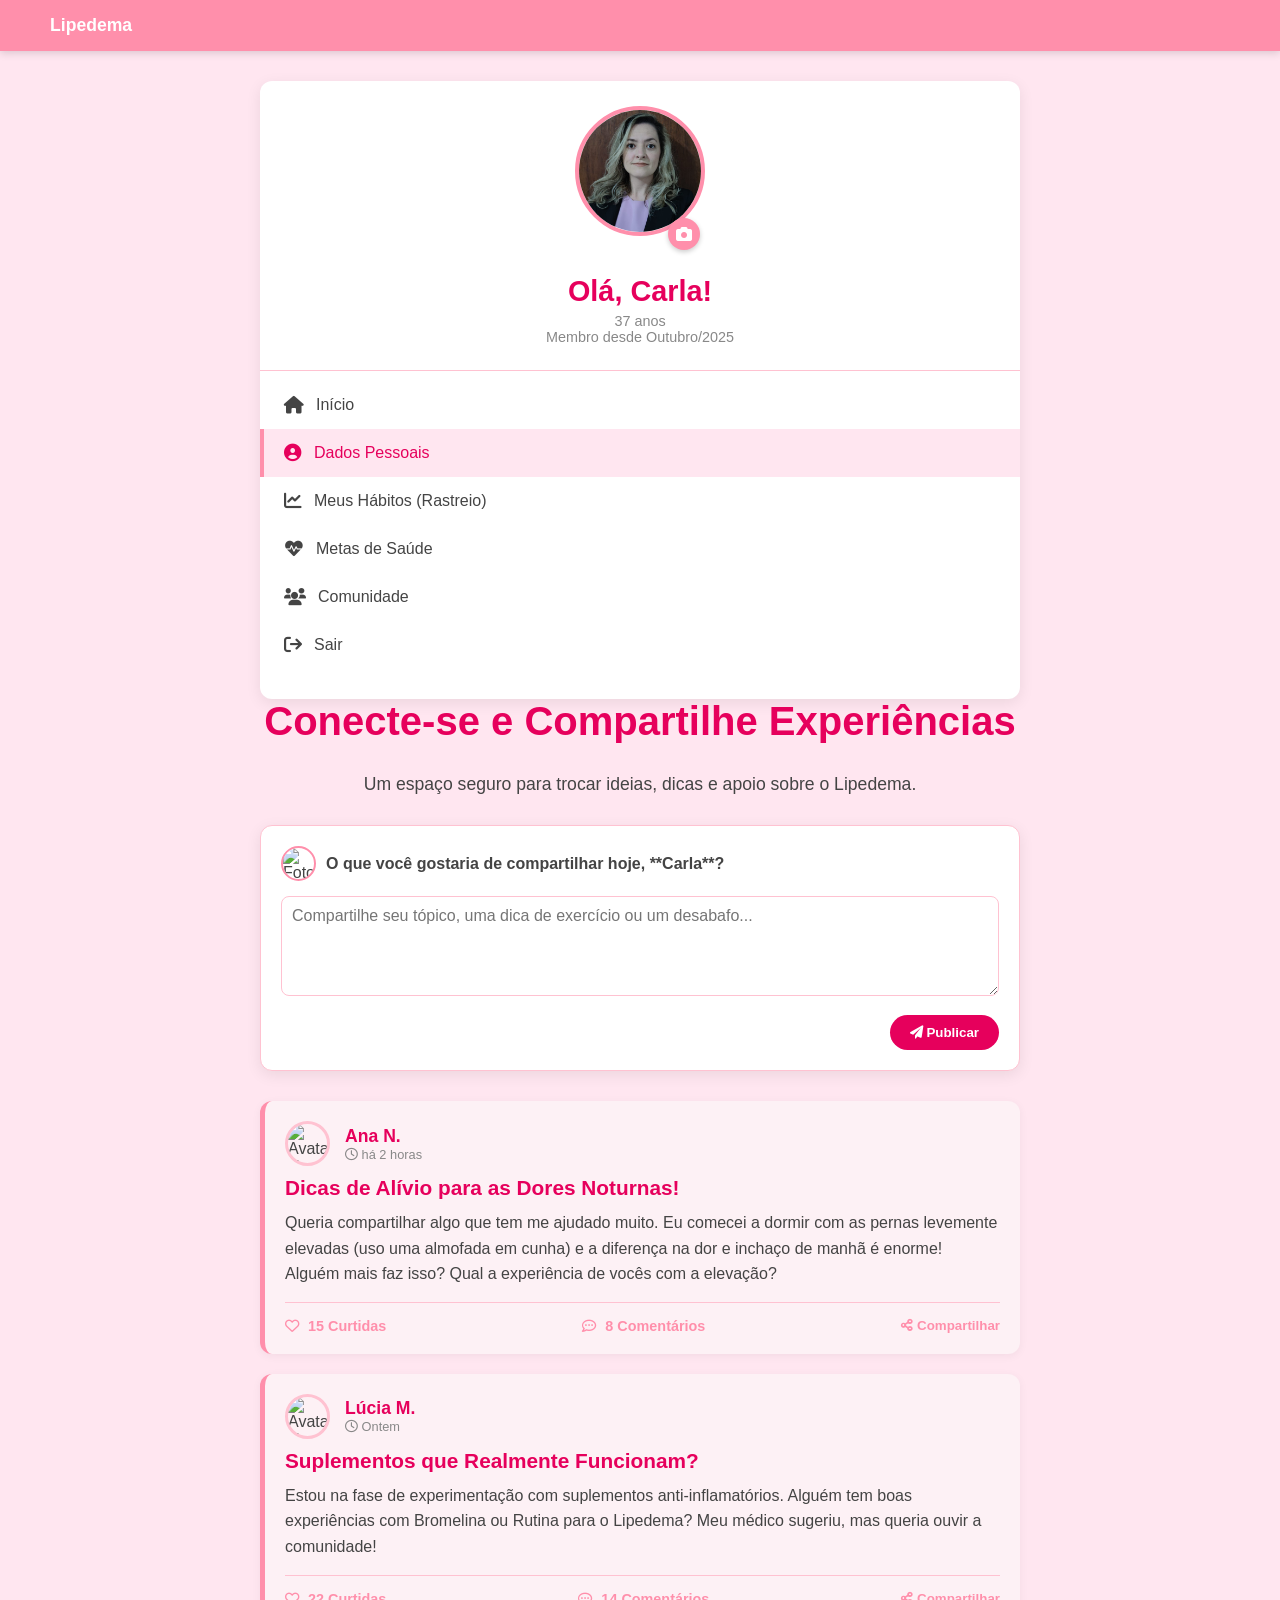
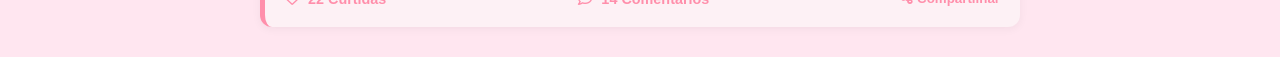
==== arquivos/comunidade.html @ 7ead8902 "Ajuste de layout" ====
<!DOCTYPE html>
<html lang="pt-br">

<head>
    <meta charset="UTF-8">
    <meta name="viewport" content="width=device-width, initial-scale=1.0">
    <title>Comunidade - Lipedema Insights</title>
    <link rel="stylesheet" href="lipedema.css">
    <link rel="stylesheet" href="https://cdnjs.cloudflare.com/ajax/libs/font-awesome/6.0.0-beta3/css/all.min.css">
</head>

<body>

    <header class="cabecalho">
        <a href="inicial.html" class="logo">Lipedema </a>
       
    </header>

    <main class="container-comunidade">
        <div class="col-2">
            <aside class="sidebar-perfil">
                <div class="foto-perfil">
                    <label for="upload-foto" class="label-upload-foto">
                        <img id="preview-foto" src="../imagens/Carla.jpg" alt="Foto do Usuário">
                        <i class="fas fa-camera"></i>
                    </label>
                    <input type="file" id="upload-foto" accept="image/*" style="display: none;">

                    <h2 id="nome-perfil">Olá, Carla!</h2>
                    <p id="idade-perfil">37 anos</p>
                    <p>Membro desde Outubro/2025</p>
                </div>

                <nav class="menu-perfil">
                    <a href="inicial.html"><i class="fas fa-home"></i> Início</a>
                    <a href="perfil.html" class="active"><i class="fas fa-user-circle"></i> Dados Pessoais</a>
                    <a href="habitos.html"><i class="fas fa-chart-line"></i> Meus Hábitos (Rastreio)</a>
                    <a href="metas.html"><i class="fas fa-heartbeat"></i> Metas de Saúde</a>
                    <a href="comunidade.html"><i class="fas fa-users"></i> Comunidade</a>
                    <a href="login.html"><i class="fas fa-sign-out"></i> Sair</a>
                </nav>
            </aside>
        </div>


        <div>
            <h1>Conecte-se e Compartilhe Experiências</h1>
            <p class="subtitulo">Um espaço seguro para trocar ideias, dicas e apoio sobre o Lipedema.</p>

            <div class="card-novo-post">
                <div class="header-post">
                    <img src="https://via.placeholder.com/50/ff8fab/ffffff?text=MS" alt="Foto de Perfil"
                        class="avatar-pequeno">
                    <p>O que você gostaria de compartilhar hoje, **Carla**?</p>
                </div>

                <textarea id="novo-post-conteudo"
                    placeholder="Compartilhe seu tópico, uma dica de exercício ou um desabafo..."></textarea>

                <div class="acoes-post">
                    <button class="btn-postar" onclick="simularPost()"><i class="fas fa-paper-plane"></i>
                        Publicar</button>
                </div>
            </div>

            <div class="feed-posts" id="feed-posts">

                <div class="post-comunidade">
                    <div class="header-post">
                        <img src="https://via.placeholder.com/50/79d279/ffffff?text=AN" alt="Avatar Usuário"
                            class="avatar">
                        <div class="info-post">
                            <span class="nome-usuario">Ana N.</span>
                            <span class="data-post"><i class="far fa-clock"></i> há 2 horas</span>
                        </div>
                    </div>

                    <h2>Dicas de Alívio para as Dores Noturnas!</h2>
                    <p class="conteudo-post">
                        Queria compartilhar algo que tem me ajudado muito. Eu comecei a dormir com as pernas levemente
                        elevadas (uso uma almofada em cunha) e a diferença na dor e inchaço de manhã é enorme! Alguém
                        mais
                        faz isso? Qual a experiência de vocês com a elevação?
                    </p>

                    <div class="footer-post">
                        <span class="likes"><i class="far fa-heart"></i> 15 Curtidas</span>
                        <span class="comentarios"><i class="far fa-comment-dots"></i> 8 Comentários</span>
                        <button class="btn-acao"><i class="fas fa-share-alt"></i> Compartilhar</button>
                    </div>
                </div>

                <div class="post-comunidade">
                    <div class="header-post">
                        <img src="https://via.placeholder.com/50/ffd700/000000?text=LM" alt="Avatar Usuário"
                            class="avatar">
                        <div class="info-post">
                            <span class="nome-usuario">Lúcia M.</span>
                            <span class="data-post"><i class="far fa-clock"></i> Ontem</span>
                        </div>
                    </div>

                    <h2>Suplementos que Realmente Funcionam?</h2>
                    <p class="conteudo-post">
                        Estou na fase de experimentação com suplementos anti-inflamatórios. Alguém tem boas experiências
                        com
                        Bromelina ou Rutina para o Lipedema? Meu médico sugeriu, mas queria ouvir a comunidade!
                    </p>

                    <div class="footer-post">
                        <span class="likes"><i class="far fa-heart"></i> 22 Curtidas</span>
                        <span class="comentarios"><i class="far fa-comment-dots"></i> 14 Comentários</span>
                        <button class="btn-acao"><i class="fas fa-share-alt"></i> Compartilhar</button>
                    </div>
                </div>

            </div>
        </div>

    </main>

    <script>
        // JS SIMULADO: Adiciona o novo post ao topo do feed
        function simularPost() {
            const conteudo = document.getElementById('novo-post-conteudo').value;
            const feed = document.getElementById('feed-posts');

            if (conteudo.trim() === "") {
                alert("O post não pode ser vazio!");
                return;
            }

            const novoPostHTML = `
                <div class="post-comunidade novo">
                    <div class="header-post">
                        <img src="https://via.placeholder.com/50/ff8fab/ffffff?text=MS" alt="Foto de Perfil" class="avatar">
                        <div class="info-post">
                            <span class="nome-usuario">Maria S. (Você)</span>
                            <span class="data-post"><i class="far fa-clock"></i> Agora</span>
                        </div>
                    </div>
                    
                    <h2>Novo Tópico Compartilhado!</h2>
                    <p class="conteudo-post">${conteudo.replace(/\n/g, '<br>')}</p>
                    
                    <div class="footer-post">
                        <span class="likes"><i class="far fa-heart"></i> 0 Curtidas</span>
                        <span class="comentarios"><i class="far fa-comment-dots"></i> 0 Comentários</span>
                        <button class="btn-acao"><i class="fas fa-share-alt"></i> Compartilhar</button>
                    </div>
                </div>
            `;

            // Adiciona o novo post no topo do feed
            feed.insertAdjacentHTML('afterbegin', novoPostHTML);
            document.getElementById('novo-post-conteudo').value = ""; // Limpa a caixa de texto
        }
    </script>
</body>

</html>
---- arquivos/lipedema.css ----
* {
    margin: 0;
    padding: 0;
    box-sizing: border-box;
}

/* Estilos globais para a página */
body {
    font-family: Arial, sans-serif;
    background-color: #f0f0f0;
}

/* Container para os botões usando Flexbox */
.container-botoes {
    display: flex;
    justify-content: center; /* Centraliza os botões horizontalmente */
    gap: 20px; /* Espaçamento entre os botões */
    max-width: 960px; /* Largura máxima para telas grandes */
    margin: 0 auto; /* Centraliza o container na página */
}

/* Estilo dos Botões */
.botao {
    background-color: whitesmoke;
    color: black;
    border: none;
    padding: 10px 20px;
    border-radius: 5px;
    cursor: pointer;
    font-size: 16px;
    transition: background-color 0.3s ease;
}

.botao:hover {
    background-color: #b3007a;
}

/* --- Estilo do Conteúdo Principal --- */
.conteudo {
    /* Adiciona uma margem superior para que o conteúdo não fique escondido
       atrás do cabeçalho fixo */
    padding-top: 80px; /* Ajuste este valor se o cabeçalho tiver altura diferente */
    text-align: center;
}
/* Estilos Gerais (para melhor visualização) */
body {
    font-family: Arial, sans-serif;
    margin: 0;
    padding: 20px;
    background-color: #f4f4f4;
}



.carrossel-titulo {
    text-align: center;
    margin-bottom: 20px;
}

.carrossel-wrapper {
    position: relative;
    display: flex;
    align-items: center;
}

/* Contêiner principal para os vídeos */
.carrossel-videos {
    display: flex; /* <-- Faz os itens ficarem lado a lado */
    overflow-x: scroll; /* <-- Adiciona a barra de rolagem horizontal */
    scroll-behavior: smooth; /* <-- Rolagem suave com o botão */
    gap: 20px; /* Espaçamento entre os vídeos */
    padding: 10px 0;
    -ms-overflow-style: none; /* Oculta a barra de rolagem no IE e Edge */
    scrollbar-width: none; /* Oculta a barra de rolagem no Firefox */
}

/* Contêiner principal para os vídeos */
.carrossel-imagem {
    display: flex; /* <-- Faz os itens ficarem lado a lado */
    overflow-x: scroll; /* <-- Adiciona a barra de rolagem horizontal */
    scroll-behavior: smooth; /* <-- Rolagem suave com o botão */
    gap: 20px; /* Espaçamento entre os vídeos */
    padding: 10px 0;
    -ms-overflow-style: none; /* Oculta a barra de rolagem no IE e Edge */
    scrollbar-width: none; /* Oculta a barra de rolagem no Firefox */
}
.carrossel-imagem:-webkit-scrollbar {
    display: none;
}

.imagem-item video {
    width: 100%;
    border-radius: 8px;
}

.imagem-item p {
    margin-top: 5px;
    font-size: 0.9em;
    color: #555;
}

/* Esconde a barra de rolagem para navegadores baseados em WebKit (Chrome, Safari) */
.carrossel-videos::-webkit-scrollbar {
    display: none;
}

.video-item {
    flex-shrink: 0; /* Impede que os itens encolham */
    width: 300px; /* Largura fixa para cada vídeo */
    text-align: center;
}

.video-item video {
    width: 100%;
    border-radius: 8px;
}

.video-item p {
    margin-top: 5px;
    font-size: 0.9em;
    color: #555;
}

.video-item iframe {
    height: 200px;
}

/* Botões de navegação */
.carrossel-btn {
    position: absolute;
    top: 50%;
    transform: translateY(-50%);
    background: rgba(0, 0, 0, 0.5);
    color: white;
    border: none;
    padding: 10px;
    cursor: pointer;
    border-radius: 50%;
    font-size: 1.5em;
    z-index: 10;
}

.carrossel-btn.prev {
    left: 10px;
}

.carrossel-btn.next {
    right: 10px;
}
.carrossel-imagens {
    display: flex;
    overflow-x: hidden; /* Oculta a barra de rolagem */
    scroll-behavior: smooth;
    gap: 15px; /* Espaçamento entre as imagens */
}

.imagem-item {
    flex-shrink: 0; /* Impede que a imagem encolha */
    width: 45%; /* Ocupa 100% da largura do contêiner */
    height: auto;
    max-height: 400px; /* Limita a altura para que caiba bem na tela */
    border-radius: 8px;
    box-shadow: 0 2px 5px rgba(0, 0, 0, 0.1);
    text-align: center;
    object-fit: contain; /* Garante que a imagem inteira seja visível */
}

.container-principal {
    display: flex;
    justify-content: center;
    align-items: center;
    min-height: 100vh;
}

/* --- Estilo do Carrossel de Imagens --- */
.carrossel-container {
    width: 100%;
    margin-bottom: 20px;
    padding: 20px;
    border: 1px solid #cceeff;
    border-radius: 8px;
    background-color: #ffffff;
    box-shadow: 0 4px 12px rgba(0, 0, 0, 0.1);
    text-align: center;
}

.titulo-carrossel {
    color: #004080; 
    margin-bottom: 30px;
    font-size: 2em;
}

.carrossel-wrapper {
    position: relative;
    display: flex;
    align-items: center;
}

/* Contêiner que exibe as imagens lado a lado */
.carrossel-imagens {
    display: flex; /* <--- CHAVE PARA O LAYOUT HORIZONTAL */
    overflow-x: hidden; /* <--- Esconde a barra de rolagem nativa */
    scroll-behavior: smooth; /* Animação de rolagem suave */
    gap: 0; /* Espaçamento entre as imagens - zero para que fiquem coladas */
}

/* Estilo dos botões de navegação */
.carrossel-btn {
    position: absolute;
    top: 50%;
    transform: translateY(-50%);
    background: rgba(0, 0, 0, 0.6);
    color: white;
    border: none;
    padding: 12px;
    cursor: pointer;
    border-radius: 50%;
    font-size: 1.8em;
    z-index: 10;
    transition: background-color 0.3s ease;
}

.carrossel-btn:hover {
    background-color: rgba(0, 0, 0, 0.8);
}

.carrossel-btn.prev {
    left: 0;
}

.carrossel-btn.next {
    right: 0;
}

.pad-top {
    padding-top: 30px;
}

/* --- Paleta de Cores Rosa --- */
:root {
    --rosa-claro: #ffe6f0;    /* Fundo principal, muito suave */
    --rosa-medio: #ffc2d1;    /* Elementos secundários, bordas */
    --rosa-escuro: #ff8fab;   /* Destaques, botões primários */
    --rosa-texto: #e6005c;    /* Títulos, textos importantes */
    --cinza-texto: #444;      /* Textos padrão */
    --cinza-fundo: #fdf1f5;   /* Fundo de cards, suave */
    --branco: #ffffff;
}

/* --- Estilos Gerais --- */
.container-perfil {
    font-family: 'Arial', sans-serif;
    background-color: var(--rosa-claro); /* Fundo principal em rosa claro */
    color: var(--cinza-texto);
    padding-top: 20px;
}

.cabecalho .logo {
    color: var(--branco);
    text-decoration: none;
    font-size: 1.5em;
    font-weight: bold;
}


.btn-logout {
    background-color: #f06292; /* Um tom de rosa mais forte para o logout */
    border-radius: 5px;
}

.btn-logout:hover {
    background-color: #d84368 !important;
}


/* --- Sidebar (Barra Lateral) --- */
.sidebar-perfil {
    width: 100%; /* Um pouco mais larga */
    margin-right: 30px;
    background-color: var(--branco);
    border-radius: 12px;
    box-shadow: 0 4px 15px rgba(0, 0, 0, 0.08);
    height: fit-content;
    padding-bottom: 20px;
}

.foto-perfil {
    text-align: center;
    padding: 25px 20px;
    border-bottom: 1px solid var(--rosa-medio);
    position: relative;
}

.foto-perfil img {
    width: 130px;
    height: 130px;
    border-radius: 50%;
    object-fit: cover;
    margin-bottom: 15px;
    border: 4px solid var(--rosa-escuro); /* Borda rosa mais escura */
    transition: transform 0.3s ease;
}

.foto-perfil img:hover {
    transform: scale(1.05);
}

.label-upload-foto {
    position: relative;
    display: inline-block;
    cursor: pointer;
    margin-bottom: 10px;
}

.label-upload-foto i {
    position: absolute;
    bottom: 5px;
    right: 5px;
    background-color: var(--rosa-escuro);
    color: var(--branco);
    border-radius: 50%;
    padding: 8px;
    font-size: 1em;
    box-shadow: 0 2px 5px rgba(0,0,0,0.2);
    transition: background-color 0.3s;
}

.label-upload-foto i:hover {
    background-color: var(--rosa-texto);
}

.foto-perfil h2 {
    color: var(--rosa-texto); /* Nome em destaque */
    margin: 10px 0 5px;
    font-size: 1.8em;
}
.foto-perfil p {
    color: #888;
    font-size: 0.9em;
    margin: 0;
}


.menu-perfil {
    display: flex;
    flex-direction: column;
    padding: 10px 0;
}

.menu-perfil a {
    text-decoration: none;
    color: var(--cinza-texto);
    padding: 15px 20px;
    border-left: 4px solid transparent; /* Borda mais grossa */
    transition: all 0.2s;
    display: flex; /* Para alinhar ícone e texto */
    align-items: center;
}

.menu-perfil a:hover,
.menu-perfil a.active {
    background-color: var(--rosa-claro); /* Fundo rosa claro no hover/ativo */
    border-left-color: var(--rosa-escuro); /* Borda rosa escura no ativo */
    color: var(--rosa-texto);
}

.menu-perfil i {
    margin-right: 12px;
    font-size: 1.1em;
}

/* --- Conteúdo Principal (Section) --- */
.conteudo-perfil {
    flex-grow: 1;
}

.conteudo-perfil h1 {
    color: var(--rosa-texto);
    margin-bottom: 25px;
    border-bottom: 2px solid var(--rosa-medio); /* Linha divisória rosa */
    padding-bottom: 10px;
    font-size: 2.2em;
}

.card-info {
    background-color: var(--branco);
    padding: 25px;
    margin-bottom: 25px;
    border-radius: 12px;
    box-shadow: 0 4px 15px rgba(0, 0, 0, 0.08);
}

.card-info h2 {
    color: var(--rosa-escuro);
    font-size: 1.5em;
    border-bottom: 1px dashed var(--rosa-medio);
    padding-bottom: 10px;
    margin-top: 0;
    margin-bottom: 20px;
}

/* Estilos de Input e Labels */
.info-group {
    margin-bottom: 15px;
}

.info-group label {
    display: block;
    font-weight: bold;
    margin-bottom: 5px;
    color: var(--rosa-texto);
}

.info-group input {
    width: calc(100% - 20px); /* Ajusta para padding */
    padding: 10px;
    border: 1px solid var(--rosa-medio);
    border-radius: 6px;
    font-size: 1em;
    color: var(--cinza-texto);
}

.info-group input[readonly] {
    background-color: var(--rosa-claro);
    cursor: not-allowed;
}

.info-item, .info-item-saude {
    display: flex;
    justify-content: space-between;
    padding: 8px 0;
    border-bottom: 1px dotted var(--rosa-claro);
}

.info-item:last-child, .info-item-saude:last-child {
    border-bottom: none;
}

.info-item span, .info-item-saude span {
    font-weight: bold;
    color: var(--cinza-texto);
    width: 40%;
}

.info-item p, .info-item-saude p {
    color: var(--cinza-texto);
    width: 60%;
    text-align: right;
    margin: 0;
}

.destaque-saude {
    color: var(--rosa-texto) !important; /* Destaque em rosa */
    font-weight: bold;
}

/* --- Medidas Grid --- */
.medidas-grid {
    display: grid;
    grid-template-columns: 1fr 1fr;
    gap: 10px 20px;
    margin-bottom: 15px;
}

.medida-item {
    display: flex;
    justify-content: space-between;
    padding: 8px 0;
    border-bottom: 1px dotted var(--rosa-claro);
}

.medida-item span {
    font-weight: bold;
    color: var(--cinza-texto);
}

.medida-item p {
    color: var(--cinza-texto);
    text-align: right;
    margin: 0;
}

.destaque-medida {
    color: var(--rosa-escuro) !important; /* Destaque em rosa escuro */
    font-weight: bold;
}

.data-medida {
    font-size: 0.9em;
    color: #888;
    text-align: center;
    margin: 10px 0 0;
}

/* --- IMC Section --- */
.info-imc {
    display: flex;
    gap: 15px;
    align-items: flex-end;
    margin-bottom: 20px;
}

.imc-input-group {
    flex-grow: 1;
}

.imc-input-group label {
    display: block;
    margin-bottom: 5px;
    font-weight: bold;
    color: var(--rosa-texto);
}

.imc-input-group input {
    width: 100%;
    padding: 8px;
    border: 1px solid var(--rosa-medio);
    border-radius: 4px;
}

.btn-calcular-imc {
    background-color: var(--rosa-escuro); /* Botão de cálculo em rosa */
    color: white;
    border: none;
    padding: 10px 15px;
    border-radius: 5px;
    cursor: pointer;
    transition: background-color 0.3s;
}

.btn-calcular-imc:hover {
    background-color: var(--rosa-texto);
}

.resultado-imc {
    text-align: center;
    border-top: 1px solid var(--rosa-claro);
    padding-top: 15px;
}

.resultado-imc span {
    font-size: 1.1em;
    color: var(--cinza-texto);
    font-weight: bold;
}

#valor-imc {
    font-size: 2.5em;
    margin: 5px 0 0;
    color: var(--rosa-escuro);
}

.classificacao-imc {
    font-size: 1.2em;
    font-weight: bold;
    padding: 5px 10px;
    border-radius: 4px;
    display: inline-block;
    color: white;
}

/* Cores de Classificação de IMC (tons que combinam com rosa) */
.imc-baixo { background-color: #f8d7da; color: #721c24; } /* Vermelho claro */
.imc-ideal { background-color: #d4edda; color: #155724; } /* Verde claro */
.imc-sobrepeso { background-color: #ffeeba; color: #856404; } /* Amarelo claro */
.imc-obesidade { background-color: #f5c6cb; color: #721c24; } /* Rosa avermelhado */

.aviso-imc {
    font-size: 0.8em;
    color: #888;
    margin-top: 15px;
}

/* Botões de Ação Global */
.btn-editar-dados,
.btn-adicionar-medida,
.btn-editar-saude,
.btn-salvar-alteracoes-geral {
    background-color: var(--rosa-escuro);
    color: var(--branco);
    border: none;
    padding: 10px 15px;
    border-radius: 5px;
    cursor: pointer;
    margin-top: 20px;
    transition: background-color 0.3s;
    font-size: 1em;
}

.btn-salvar-alteracoes-geral {
    display: block;
    width: 100%;
    margin-top: 30px;
    background-color: var(--rosa-texto); /* Botão principal em rosa forte */
    font-size: 1.1em;
    padding: 12px 15px;
}

.btn-salvar-alteracoes-geral:hover {
    background-color: #c4004a; /* Tom mais escuro no hover */
}

.btn-editar-dados:hover,
.btn-adicionar-medida:hover,
.btn-editar-saude:hover {
    background-color: var(--rosa-texto);
}
/* --- Paleta de Cores Rosa (Consistente com a página de Perfil) --- */
:root {
    --rosa-claro: #ffe6f0;    /* Fundo principal, muito suave */
    --rosa-medio: #ffc2d1;    /* Elementos secundários, bordas */
    --rosa-escuro: #ff8fab;   /* Destaques, botões primários */
    --rosa-texto: #e6005c;    /* Títulos, textos importantes */
    --cinza-texto: #444;      /* Textos padrão */
    --branco: #ffffff;
}

/* --- Estilos Gerais --- */
body {
    font-family: 'Arial', sans-serif;
    margin: 0;
    padding: 0;
    background-color: var(--rosa-claro);
    color: var(--cinza-texto);
}

/* --- Cabeçalho --- */
.cabecalho {
    background-color: var(--rosa-escuro);
    color: var(--branco);
    padding: 15px 50px;
    display: flex;
    justify-content: space-between;
    align-items: center;
    box-shadow: 0 2px 8px rgba(0, 0, 0, 0.15);
}

.cabecalho .logo {
    color: var(--branco);
    text-decoration: none;
    font-size: 1.1em;
    transition: background-color 0.3s;
}

.btn-logout { background-color: #f06292; border-radius: 5px; padding: 5px 10px; }
.btn-logout:hover { background-color: #d84368 !important; }

/* --- Layout Principal --- */
.container-habitos {
    max-width: 1100px;
    margin: 30px auto;
    padding: 0 20px;
    text-align: center;
}

h1 {
    color: var(--rosa-texto);
    margin-bottom: 30px;
    font-size: 2.5em;
}

.rastreador-wrapper {
    display: flex;
    gap: 30px;
    align-items: flex-start; /* Alinha o topo dos cards */
}

/* --- Cards --- */
.card-calendario, .card-rastreio {
    background-color: var(--branco);
    padding: 25px;
    border-radius: 12px;
    box-shadow: 0 4px 15px rgba(0, 0, 0, 0.08);
}

.card-calendario {
    width: 400px;
    flex-shrink: 0;
}

.card-rastreio {
    flex-grow: 1;
}

/* --- Estilos do Calendário --- */
.cabecalho-calendario {
    display: flex;
    justify-content: space-between;
    align-items: center;
    margin-bottom: 15px;
}

.cabecalho-calendario h2 {
    color: var(--rosa-texto);
    font-size: 1.5em;
    margin: 0;
}

.btn-nav {
    background: none;
    border: none;
    color: var(--rosa-escuro);
    cursor: pointer;
    font-size: 1.2em;
    padding: 5px 10px;
    transition: color 0.2s;
}
.btn-nav:hover {
    color: var(--rosa-texto);
}

.dias-semana {
    display: grid;
    grid-template-columns: repeat(7, 1fr);
    font-weight: bold;
    color: var(--rosa-escuro);
    margin-bottom: 10px;
}
.dias-semana span {
    text-align: center;
    padding: 5px 0;
}

.dias-calendario {
    display: grid;
    grid-template-columns: repeat(7, 1fr);
    gap: 5px;
}

.dia-calendario {
    background-color: var(--rosa-claro);
    color: var(--cinza-texto);
    padding: 10px 0;
    border-radius: 5px;
    cursor: pointer;
    transition: background-color 0.2s, transform 0.1s;
    font-weight: bold;
    text-align: center;
    height: 40px;
    line-height: 20px;
    border: 1px solid var(--rosa-medio);
}

.dia-calendario:hover {
    background-color: var(--rosa-medio);
}

.dia-calendario.vazio {
    background: none;
    border: none;
    cursor: default;
}

/* Destaques de Dias */
.dia-calendario.hoje {
    border: 2px solid var(--rosa-texto);
    background-color: #ff99aa; /* Rosa mais vibrante */
    color: var(--branco);
}

.dia-calendario.selecionado {
    background-color: var(--rosa-texto);
    color: var(--branco);
    border: 2px solid var(--rosa-texto);
}

.dia-calendario.completo {
    background-color: #79d279; /* Verde Sucesso */
    color: var(--branco);
}

/* --- Estilos da Lista de Hábitos --- */
.card-rastreio h2 {
    color: var(--rosa-escuro);
    border-bottom: 1px solid var(--rosa-medio);
    padding-bottom: 10px;
    margin-top: 0;
}

.status-dia {
    font-weight: bold;
    color: var(--rosa-texto);
    margin-top: -10px;
    margin-bottom: 20px;
}

.lista-habitos {
    list-style: none;
    padding: 0;
    text-align: left;
    height: 400px; /* Limita a altura para que o card não seja muito longo */
    overflow-y: auto;
    border: 1px solid var(--rosa-claro);
    padding: 10px;
    border-radius: 8px;
}

.lista-habitos li {
    padding: 10px 0;
    border-bottom: 1px dotted var(--rosa-medio);
}

.lista-habitos li:last-child {
    border-bottom: none;
}

.lista-habitos label {
    display: flex;
    align-items: center;
    cursor: pointer;
}

.habit-texto {
    margin-left: 10px;
    flex-grow: 1;
}

.lista-habitos input[type="checkbox"] {
    appearance: none;
    width: 20px;
    height: 20px;
    border: 2px solid var(--rosa-escuro);
    border-radius: 4px;
    cursor: pointer;
    position: relative;
    transition: background-color 0.2s;
}

.lista-habitos input[type="checkbox"]:checked {
    background-color: var(--rosa-texto);
    border-color: var(--rosa-texto);
}

.lista-habitos input[type="checkbox"]:checked::after {
    content: '\f00c'; /* Código do ícone de check (Font Awesome) */
    font-family: 'Font Awesome 5 Free';
    font-weight: 900;
    color: white;
    font-size: 14px;
    position: absolute;
    top: 50%;
    left: 50%;
    transform: translate(-50%, -50%);
}

/* Botão de Salvar */
.btn-salvar-habitos {
    background-color: var(--rosa-texto);
    color: white;
    border: none;
    padding: 12px 25px;
    border-radius: 8px;
    cursor: pointer;
    margin-top: 20px;
    font-size: 1.1em;
    transition: background-color 0.3s;
    width: 100%;
}
.btn-salvar-habitos:hover {
    background-color: #c4004a; /* Tom mais escuro */
}
/* --- Paleta de Cores Rosa (Consistente com o projeto) --- */
:root {
    --rosa-claro: #ffe6f0;    /* Fundo principal, muito suave */
    --rosa-medio: #ffc2d1;    /* Bordas, divisores */
    --rosa-escuro: #ff8fab;   /* Destaques, botões secundários */
    --rosa-texto: #e6005c;    /* Títulos, botões primários */
    --cinza-texto: #444;      /* Textos padrão */
    --branco: #ffffff;
    --fundo-card: #fdf1f5;    /* Fundo dos posts */
}

/* --- Estilos Gerais --- */
body {
    font-family: 'Arial', sans-serif;
    margin: 0;
    padding: 0;
    background-color: var(--rosa-claro);
    color: var(--cinza-texto);
}

/* --- Cabeçalho (Reutilizado) --- */
.cabecalho {
    background-color: var(--rosa-escuro);
    color: var(--branco);
    padding: 15px 50px;
    display: flex;
    justify-content: space-between;
    align-items: center;
    box-shadow: 0 2px 8px rgba(0, 0, 0, 0.15);
}
.cabecalho .logo, .cabecalho nav a {
    color: var(--branco);
    text-decoration: none;
    font-size: 1.1em;
    transition: background-color 0.3s;
}
.btn-logout { background-color: #f06292; border-radius: 5px; padding: 5px 10px; }
.btn-logout:hover { background-color: #d84368 !important; }

/* --- Layout Principal --- */
.container-comunidade {
    max-width: 800px;
    margin: 30px auto;
    padding: 0 20px;
}

h1 {
    color: var(--rosa-texto);
    margin-bottom: 5px;
    font-size: 2.5em;
    text-align: center;
}

.subtitulo {
    color: var(--cinza-texto);
    text-align: center;
    margin-bottom: 30px;
    font-size: 1.1em;
}

/* --- Estilos de Postagem (Novo Post) --- */
.card-novo-post {
    background-color: var(--branco);
    padding: 20px;
    border-radius: 12px;
    box-shadow: 0 4px 15px rgba(0, 0, 0, 0.08);
    margin-bottom: 30px;
    border: 1px solid var(--rosa-medio);
}

.card-novo-post .header-post {
    display: flex;
    align-items: center;
    margin-bottom: 15px;
}

.card-novo-post .header-post p {
    margin: 0;
    color: var(--cinza-texto);
    font-weight: bold;
    margin-left: 10px;
}

.avatar-pequeno {
    width: 35px;
    height: 35px;
    border-radius: 50%;
    object-fit: cover;
    border: 2px solid var(--rosa-escuro);
}

textarea {
    width: 100%;
    min-height: 100px;
    padding: 10px;
    border: 1px solid var(--rosa-medio);
    border-radius: 8px;
    resize: vertical;
    font-family: 'Arial', sans-serif;
    font-size: 1em;
    box-sizing: border-box;
}

.acoes-post {
    display: flex;
    justify-content: flex-end;
    margin-top: 15px;
}

.btn-postar {
    background-color: var(--rosa-texto);
    color: var(--branco);
    border: none;
    padding: 10px 20px;
    border-radius: 20px;
    cursor: pointer;
    font-weight: bold;
    transition: background-color 0.3s;
}

.btn-postar:hover {
    background-color: #c4004a;
}

/* --- Estilos do Feed --- */
.post-comunidade {
    background-color: var(--fundo-card);
    padding: 20px;
    border-radius: 12px;
    box-shadow: 0 2px 10px rgba(0, 0, 0, 0.05);
    margin-bottom: 20px;
    border-left: 5px solid var(--rosa-escuro);
}

.post-comunidade.novo {
    border-left-color: #28a745; /* Verde para destacar novo post */
}

/* Header do Post */
.post-comunidade .header-post {
    display: flex;
    align-items: center;
    margin-bottom: 10px;
}

.post-comunidade .avatar {
    width: 45px;
    height: 45px;
    border-radius: 50%;
    object-fit: cover;
    margin-right: 15px;
    border: 3px solid var(--rosa-medio);
}

.post-comunidade .info-post {
    display: flex;
    flex-direction: column;
}

.post-comunidade .nome-usuario {
    font-weight: bold;
    color: var(--rosa-texto);
    font-size: 1.1em;
}

.post-comunidade .data-post {
    font-size: 0.8em;
    color: #888;
}

/* Conteúdo */
.post-comunidade h2 {
    color: var(--rosa-texto);
    font-size: 1.3em;
    margin-top: 0;
    margin-bottom: 10px;
}

.post-comunidade .conteudo-post {
    color: var(--cinza-texto);
    line-height: 1.6;
    margin-bottom: 15px;
    border-bottom: 1px solid var(--rosa-medio);
    padding-bottom: 15px;
}

/* Footer do Post (Ações) */
.post-comunidade .footer-post {
    display: flex;
    align-items: center;
    justify-content: space-between;
    font-size: 0.9em;
}

.post-comunidade .likes,
.post-comunidade .comentarios {
    color: var(--rosa-escuro);
    font-weight: bold;
    margin-right: 15px;
}

.post-comunidade .likes i,
.post-comunidade .comentarios i {
    margin-right: 5px;
}

.btn-acao {
    background: none;
    border: none;
    color: var(--rosa-escuro);
    cursor: pointer;
    font-weight: bold;
    transition: color 0.2s;
}

.btn-acao:hover {
    color: var(--rosa-texto);
}
/* --- Paleta de Cores Rosa (Consistente com o projeto) --- */
:root {
    --rosa-claro: #ffe6f0;    /* Fundo principal, muito suave */
    --rosa-medio: #ffc2d1;    /* Bordas, divisores */
    --rosa-escuro: #ff8fab;   /* Destaques, títulos de cards */
    --rosa-texto: #e6005c;    /* Títulos, botões primários */
    --cinza-texto: #444;      /* Textos padrão */
    --branco: #ffffff;
    --fundo-card: #fdf1f5;    /* Fundo de cards, suave */
}

/* --- Estilos Gerais --- */
body {
    font-family: 'Arial', sans-serif;
    margin: 0;
    padding: 0;
    background-color: var(--rosa-claro);
    color: var(--cinza-texto);
}

/* --- Cabeçalho (Reutilizado) --- */
.cabecalho .logo, .cabecalho nav a { color: var(--branco); text-decoration: none; font-size: 1.1em; }
.btn-logout { background-color: #f06292; border-radius: 5px; padding: 5px 10px; }

/* --- Layout Principal --- */
.container-metas {
    max-width: 1200px;
    margin: 30px auto;
    padding: 50px 20px;

}

h1 {
    color: var(--rosa-texto);
    margin-bottom: 30px;
    font-size: 2.5em;
    text-align: center;
}

/* --- Card de Metas Resumo --- */
.card-metas-resumo {
    background-color: var(--branco);
    padding: 25px;
    border-radius: 12px;
    box-shadow: 0 4px 15px rgba(0, 0, 0, 0.08);
    margin-bottom: 30px;
    text-align: center;
    padding-top: 20px;
}

.card-metas-resumo h2 {
    color: var(--rosa-escuro);
    font-size: 1.5em;
    margin-top: 0;
    margin-bottom: 15px;
}

.metas-lista {
    display: flex;
    justify-content: center;
    gap: 20px;
    flex-wrap: wrap;
    margin-bottom: 20px;
}

.meta-item {
    background-color: var(--rosa-claro);
    color: var(--rosa-texto);
    padding: 10px 15px;
    border-radius: 20px;
    font-weight: bold;
    border: 1px solid var(--rosa-medio);
}

.meta-item i {
    margin-right: 8px;
    color: var(--rosa-escuro);
}

.btn-editar-metas {
    background-color: var(--rosa-escuro);
    color: var(--branco);
    border: none;
    padding: 8px 15px;
    border-radius: 8px;
    cursor: pointer;
    transition: background-color 0.3s;
}
.btn-editar-metas:hover {
    background-color: var(--rosa-texto);
}

/* --- Layout de Conteúdo (Duas Colunas) --- */
.conteudo-plano {
    display: grid;
    grid-template-columns: 1fr 1fr; /* Duas colunas iguais */
    gap: 30px;
}

.card-plano {
    background-color: var(--fundo-card);
    padding: 30px;
    border-radius: 12px;
    box-shadow: 0 4px 15px rgba(0, 0, 0, 0.08);
    height: 100%; /* Garante que os cards tenham a mesma altura visualmente */
    box-sizing: border-box;
}

.card-plano h2 {
    color: var(--rosa-texto);
    border-bottom: 2px solid var(--rosa-medio);
    padding-bottom: 10px;
    margin-top: 0;
    font-size: 1.8em;
}

.card-plano h2 i {
    margin-right: 10px;
}

/* --- Estilos da Dieta --- */
.dieta-foco {
    font-style: italic;
    color: #888;
    margin-bottom: 25px;
}

.cardapio-dia {
    border: 1px solid var(--rosa-medio);
    border-radius: 8px;
    padding: 15px;
    background-color: var(--branco);
}

.cardapio-dia h3 {
    color: var(--rosa-escuro);
    border-bottom: 1px dashed var(--rosa-medio);
    padding-bottom: 5px;
    margin-top: 0;
}

.refeicao-item {
    padding: 10px 0;
    border-bottom: 1px dotted var(--rosa-claro);
}

.refeicao-item:last-child {
    border-bottom: none;
}

.refeicao-titulo {
    font-weight: bold;
    color: var(--rosa-texto);
    display: block;
    margin-bottom: 3px;
}

.refeicao-titulo i {
    color: var(--rosa-escuro);
    margin-right: 5px;
}

/* --- Estilos de Exercícios --- */
.exercicio-foco {
    font-style: italic;
    color: #888;
    margin-bottom: 25px;
}

.lista-exercicios {
    list-style: none;
    padding: 0;
}

.lista-exercicios li {
    background-color: var(--branco);
    padding: 15px;
    border-radius: 8px;
    margin-bottom: 10px;
    border-left: 5px solid var(--rosa-escuro);
    box-shadow: 0 1px 5px rgba(0, 0, 0, 0.05);
}

.tipo-exercicio {
    font-weight: bold;
    color: var(--rosa-texto);
    display: block;
    font-size: 1.1em;
    margin-bottom: 5px;
}

.lista-exercicios li p {
    margin: 0;
    font-size: 0.9em;
    color: #666;
}

/* --- Botões de Ação --- */
.btn-saiba-mais {
    display: block;
    text-align: center;
    margin-top: 20px;
    padding: 10px;
    border-radius: 8px;
    background-color: var(--rosa-escuro);
    color: var(--branco);
    text-decoration: none;
    font-weight: bold;
    transition: background-color 0.3s;
}
.btn-saiba-mais:hover {
    background-color: #ff6699;
}

.btn-salvar-plano-final {
    display: block;
    width: 100%;
    max-width: 600px;
    margin: 40px auto 30px;
    background-color: var(--rosa-texto);
    color: var(--branco);
    border: none;
    padding: 15px 25px;
    border-radius: 10px;
    font-size: 1.2em;
    cursor: pointer;
    transition: background-color 0.3s;
}
.btn-salvar-plano-final:hover {
    background-color: #c4004a;
}

/* --- Responsividade Básica (Para Telas Menores) --- */
@media (max-width: 768px) {
    .conteudo-plano {
        grid-template-columns: 1fr; /* Muda para uma coluna em telas pequenas */
    }

    .metas-lista {
        flex-direction: column;
        gap: 10px;
    }
}
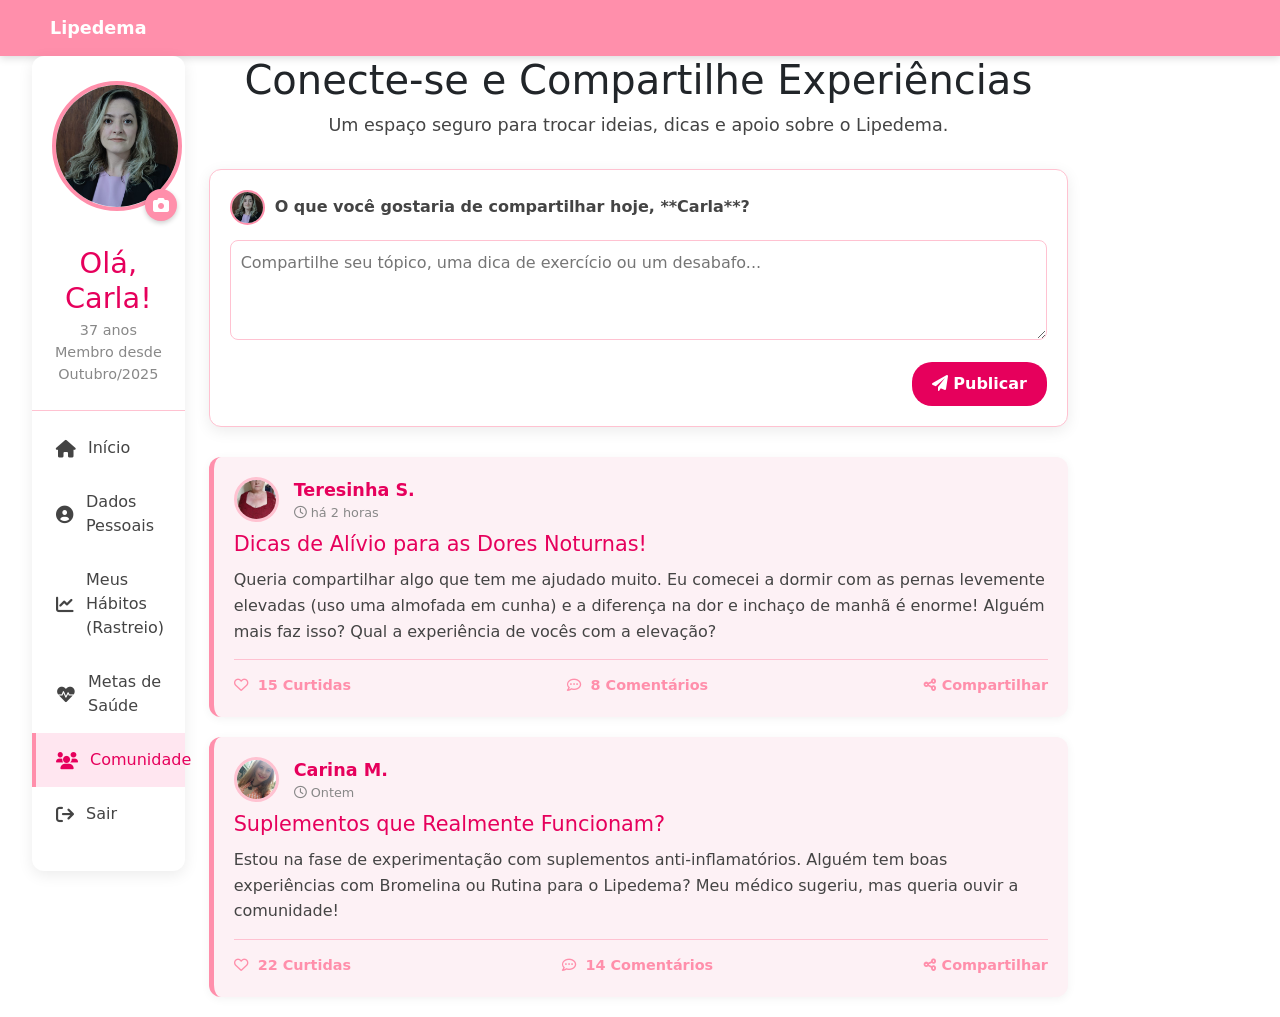
==== commit 84838d5d: "ajuste" ====
--- a/arquivos/comunidade.html
+++ b/arquivos/comunidade.html
@@ -7,6 +7,8 @@
     <title>Comunidade - Lipedema Insights</title>
     <link rel="stylesheet" href="lipedema.css">
     <link rel="stylesheet" href="https://cdnjs.cloudflare.com/ajax/libs/font-awesome/6.0.0-beta3/css/all.min.css">
+    <link href="https://cdn.jsdelivr.net/npm/bootstrap@5.3.8/dist/css/bootstrap.min.css" rel="stylesheet"
+        integrity="sha384-sRIl4kxILFvY47J16cr9ZwB07vP4J8+LH7qKQnuqkuIAvNWLzeN8tE5YBujZqJLB" crossorigin="anonymous">
 </head>
 
 <body>
@@ -16,7 +18,7 @@
        
     </header>
 
-    <main class="container-comunidade">
+    <main class=" row m-0 container-comunidade">
         <div class="col-2">
             <aside class="sidebar-perfil">
                 <div class="foto-perfil">
@@ -33,23 +35,23 @@
 
                 <nav class="menu-perfil">
                     <a href="inicial.html"><i class="fas fa-home"></i> Início</a>
-                    <a href="perfil.html" class="active"><i class="fas fa-user-circle"></i> Dados Pessoais</a>
+                    <a href="perfil.html"><i class="fas fa-user-circle"></i> Dados Pessoais</a>
                     <a href="habitos.html"><i class="fas fa-chart-line"></i> Meus Hábitos (Rastreio)</a>
                     <a href="metas.html"><i class="fas fa-heartbeat"></i> Metas de Saúde</a>
-                    <a href="comunidade.html"><i class="fas fa-users"></i> Comunidade</a>
+                    <a href="comunidade.html" class="active"><i class="fas fa-users"></i> Comunidade</a>
                     <a href="login.html"><i class="fas fa-sign-out"></i> Sair</a>
                 </nav>
             </aside>
         </div>
 
 
-        <div>
+        <div class="col-10">
             <h1>Conecte-se e Compartilhe Experiências</h1>
             <p class="subtitulo">Um espaço seguro para trocar ideias, dicas e apoio sobre o Lipedema.</p>
 
             <div class="card-novo-post">
                 <div class="header-post">
-                    <img src="https://via.placeholder.com/50/ff8fab/ffffff?text=MS" alt="Foto de Perfil"
+                    <img src="../imagens/Carla.jpg" alt="Foto de Perfil"
                         class="avatar-pequeno">
                     <p>O que você gostaria de compartilhar hoje, **Carla**?</p>
                 </div>
@@ -67,10 +69,10 @@
 
                 <div class="post-comunidade">
                     <div class="header-post">
-                        <img src="https://via.placeholder.com/50/79d279/ffffff?text=AN" alt="Avatar Usuário"
+                        <img src="../imagens/teresinha.jpg" alt="Avatar Usuário"
                             class="avatar">
                         <div class="info-post">
-                            <span class="nome-usuario">Ana N.</span>
+                            <span class="nome-usuario">Teresinha S.</span>
                             <span class="data-post"><i class="far fa-clock"></i> há 2 horas</span>
                         </div>
                     </div>
@@ -92,10 +94,10 @@
 
                 <div class="post-comunidade">
                     <div class="header-post">
-                        <img src="https://via.placeholder.com/50/ffd700/000000?text=LM" alt="Avatar Usuário"
+                        <img src="../imagens/Carina.jpg" alt="Avatar Usuário"
                             class="avatar">
                         <div class="info-post">
-                            <span class="nome-usuario">Lúcia M.</span>
+                            <span class="nome-usuario">Carina M.</span>
                             <span class="data-post"><i class="far fa-clock"></i> Ontem</span>
                         </div>
                     </div>
@@ -118,6 +120,9 @@
         </div>
 
     </main>
+    <script src="https://cdn.jsdelivr.net/npm/bootstrap@5.3.8/dist/js/bootstrap.bundle.min.js"
+        integrity="sha384-FKyoEForCGlyvwx9Hj09JcYn3nv7wiPVlz7YYwJrWVcXK/BmnVDxM+D2scQbITxI"
+        crossorigin="anonymous"></script>
 
     <script>
         // JS SIMULADO: Adiciona o novo post ao topo do feed
@@ -135,7 +140,7 @@
                     <div class="header-post">
                         <img src="https://via.placeholder.com/50/ff8fab/ffffff?text=MS" alt="Foto de Perfil" class="avatar">
                         <div class="info-post">
-                            <span class="nome-usuario">Maria S. (Você)</span>
+                            <span class="nome-usuario">Carla (Você)</span>
                             <span class="data-post"><i class="far fa-clock"></i> Agora</span>
                         </div>
                     </div>
--- a/arquivos/lipedema.css
+++ b/arquivos/lipedema.css
@@ -242,7 +242,7 @@
     --rosa-medio: #ffc2d1;    /* Elementos secundários, bordas */
     --rosa-escuro: #ff8fab;   /* Destaques, botões primários */
     --rosa-texto: #e6005c;    /* Títulos, textos importantes */
-    --cinza-texto: #444;      /* Textos padrão */
+    --cinza-texto: #fdf1f5;      /* Textos padrão */
     --cinza-fundo: #fdf1f5;   /* Fundo de cards, suave */
     --branco: #ffffff;
 }
@@ -900,7 +900,7 @@
 
 /* --- Layout Principal --- */
 .container-comunidade {
-    max-width: 800px;
+    max-width: 1100px;
     margin: 30px auto;
     padding: 0 20px;
 }
@@ -1104,7 +1104,7 @@
 /* --- Layout Principal --- */
 .container-metas {
     max-width: 1200px;
-    margin: 30px auto;
+    margin: 20px auto;
     padding: 50px 20px;
 
 }
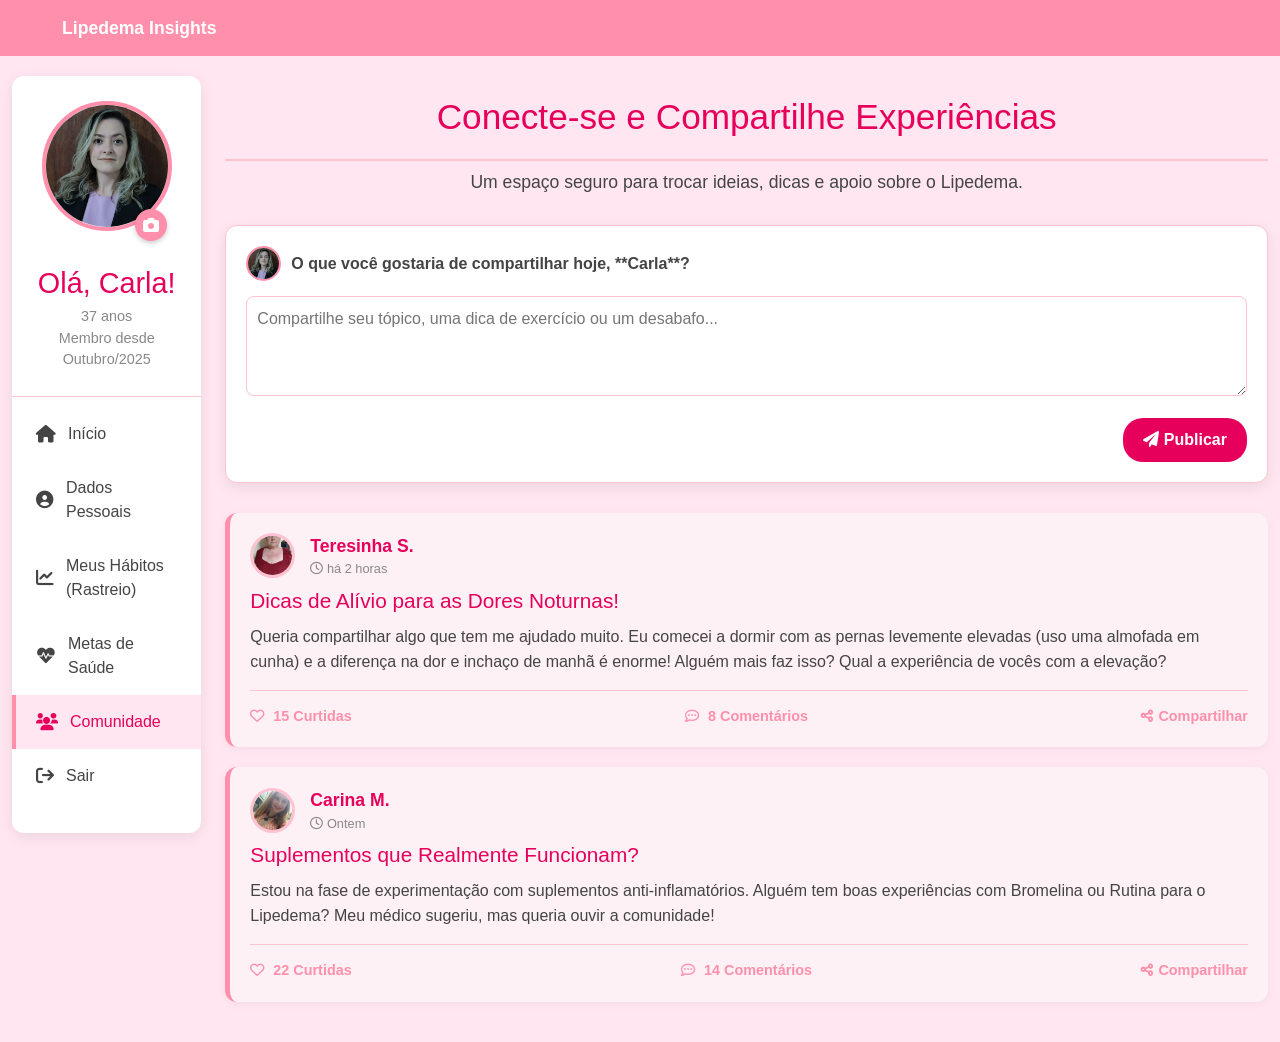
==== commit 79114f1c: "insights" ====
--- a/arquivos/comunidade.html
+++ b/arquivos/comunidade.html
@@ -5,22 +5,21 @@
     <meta charset="UTF-8">
     <meta name="viewport" content="width=device-width, initial-scale=1.0">
     <title>Comunidade - Lipedema Insights</title>
-    <link rel="stylesheet" href="lipedema.css">
     <link rel="stylesheet" href="https://cdnjs.cloudflare.com/ajax/libs/font-awesome/6.0.0-beta3/css/all.min.css">
     <link href="https://cdn.jsdelivr.net/npm/bootstrap@5.3.8/dist/css/bootstrap.min.css" rel="stylesheet"
-        integrity="sha384-sRIl4kxILFvY47J16cr9ZwB07vP4J8+LH7qKQnuqkuIAvNWLzeN8tE5YBujZqJLB" crossorigin="anonymous">
+    integrity="sha384-sRIl4kxILFvY47J16cr9ZwB07vP4J8+LH7qKQnuqkuIAvNWLzeN8tE5YBujZqJLB" crossorigin="anonymous">
+    <link rel="stylesheet" href="lipedema.css">
 </head>
 
 <body>
 
-    <header class="cabecalho">
-        <a href="inicial.html" class="logo">Lipedema </a>
-       
+    <header class="row m-0 cabecalho">
+        <a href="inicial.html" class="logo">Lipedema Insights </a>
     </header>
 
-    <main class=" row m-0 container-comunidade">
+    <main class=" row m-0 container-principal">
         <div class="col-2">
-            <aside class="sidebar-perfil">
+            <aside class="sidebar">
                 <div class="foto-perfil">
                     <label for="upload-foto" class="label-upload-foto">
                         <img id="preview-foto" src="../imagens/Carla.jpg" alt="Foto do Usuário">
--- a/arquivos/lipedema.css
+++ b/arquivos/lipedema.css
@@ -10,14 +10,6 @@
     background-color: #f0f0f0;
 }
 
-/* Container para os botões usando Flexbox */
-.container-botoes {
-    display: flex;
-    justify-content: center; /* Centraliza os botões horizontalmente */
-    gap: 20px; /* Espaçamento entre os botões */
-    max-width: 960px; /* Largura máxima para telas grandes */
-    margin: 0 auto; /* Centraliza o container na página */
-}
 
 /* Estilo dos Botões */
 .botao {
@@ -165,13 +157,6 @@
     object-fit: contain; /* Garante que a imagem inteira seja visível */
 }
 
-.container-principal {
-    display: flex;
-    justify-content: center;
-    align-items: center;
-    min-height: 100vh;
-}
-
 /* --- Estilo do Carrossel de Imagens --- */
 .carrossel-container {
     width: 100%;
@@ -248,11 +233,11 @@
 }
 
 /* --- Estilos Gerais --- */
-.container-perfil {
-    font-family: 'Arial', sans-serif;
+.container-principal {
     background-color: var(--rosa-claro); /* Fundo principal em rosa claro */
     color: var(--cinza-texto);
-    padding-top: 20px;
+    padding: 20px 0;
+    width: 100%;
 }
 
 .cabecalho .logo {
@@ -274,7 +259,7 @@
 
 
 /* --- Sidebar (Barra Lateral) --- */
-.sidebar-perfil {
+.sidebar {
     width: 100%; /* Um pouco mais larga */
     margin-right: 30px;
     background-color: var(--branco);
@@ -374,12 +359,16 @@
     flex-grow: 1;
 }
 
-.conteudo-perfil h1 {
-    color: var(--rosa-texto);
-    margin-bottom: 25px;
+h1 {
+    color: var(--rosa-texto);
     border-bottom: 2px solid var(--rosa-medio); /* Linha divisória rosa */
-    padding-bottom: 10px;
+    padding: 20px 0;
     font-size: 2.2em;
+    text-align: center;
+}
+
+h2 {
+    color: var(--rosa-texto);
 }
 
 .card-info {
@@ -644,20 +633,6 @@
 
 .btn-logout { background-color: #f06292; border-radius: 5px; padding: 5px 10px; }
 .btn-logout:hover { background-color: #d84368 !important; }
-
-/* --- Layout Principal --- */
-.container-habitos {
-    max-width: 1100px;
-    margin: 30px auto;
-    padding: 0 20px;
-    text-align: center;
-}
-
-h1 {
-    color: var(--rosa-texto);
-    margin-bottom: 30px;
-    font-size: 2.5em;
-}
 
 .rastreador-wrapper {
     display: flex;
@@ -898,20 +873,6 @@
 .btn-logout { background-color: #f06292; border-radius: 5px; padding: 5px 10px; }
 .btn-logout:hover { background-color: #d84368 !important; }
 
-/* --- Layout Principal --- */
-.container-comunidade {
-    max-width: 1100px;
-    margin: 30px auto;
-    padding: 0 20px;
-}
-
-h1 {
-    color: var(--rosa-texto);
-    margin-bottom: 5px;
-    font-size: 2.5em;
-    text-align: center;
-}
-
 .subtitulo {
     color: var(--cinza-texto);
     text-align: center;
@@ -1101,21 +1062,6 @@
 .cabecalho .logo, .cabecalho nav a { color: var(--branco); text-decoration: none; font-size: 1.1em; }
 .btn-logout { background-color: #f06292; border-radius: 5px; padding: 5px 10px; }
 
-/* --- Layout Principal --- */
-.container-metas {
-    max-width: 1200px;
-    margin: 20px auto;
-    padding: 50px 20px;
-
-}
-
-h1 {
-    color: var(--rosa-texto);
-    margin-bottom: 30px;
-    font-size: 2.5em;
-    text-align: center;
-}
-
 /* --- Card de Metas Resumo --- */
 .card-metas-resumo {
     background-color: var(--branco);
@@ -1319,4 +1265,32 @@
         flex-direction: column;
         gap: 10px;
     }
+}
+
+/* --- Media Query para Telas Menores (Celulares e Tablets) --- */
+@media (max-width: 768px) {
+    
+    /* 1. Resetar o layout de múltiplas colunas */
+    .container-principal, .rastreador-wrapper, .conteudo-plano {
+        flex-direction: column; /* Transforma colunas em uma única pilha vertical */
+        display: flex; /* Garante que a flex-direction funcione */
+        gap: 20px;
+    }
+    
+    /* 2. Fazer com que os elementos ocupem a largura total */
+    .sidebar, .card-calendario {
+        width: 100%; /* Ocupa a largura total do container */
+        margin-right: 0;
+    }
+
+    /* 3. Ajustar o padding e as margens para celulares */
+    .cabecalho {
+        padding: 10px 20px; /* Reduz o padding do cabeçalho */
+    }
+    
+    /* 4. Esconder ou simplificar elementos muito grandes */
+    .cabecalho nav a {
+        font-size: 0.9em;
+        margin-left: 10px;
+    }
 }
